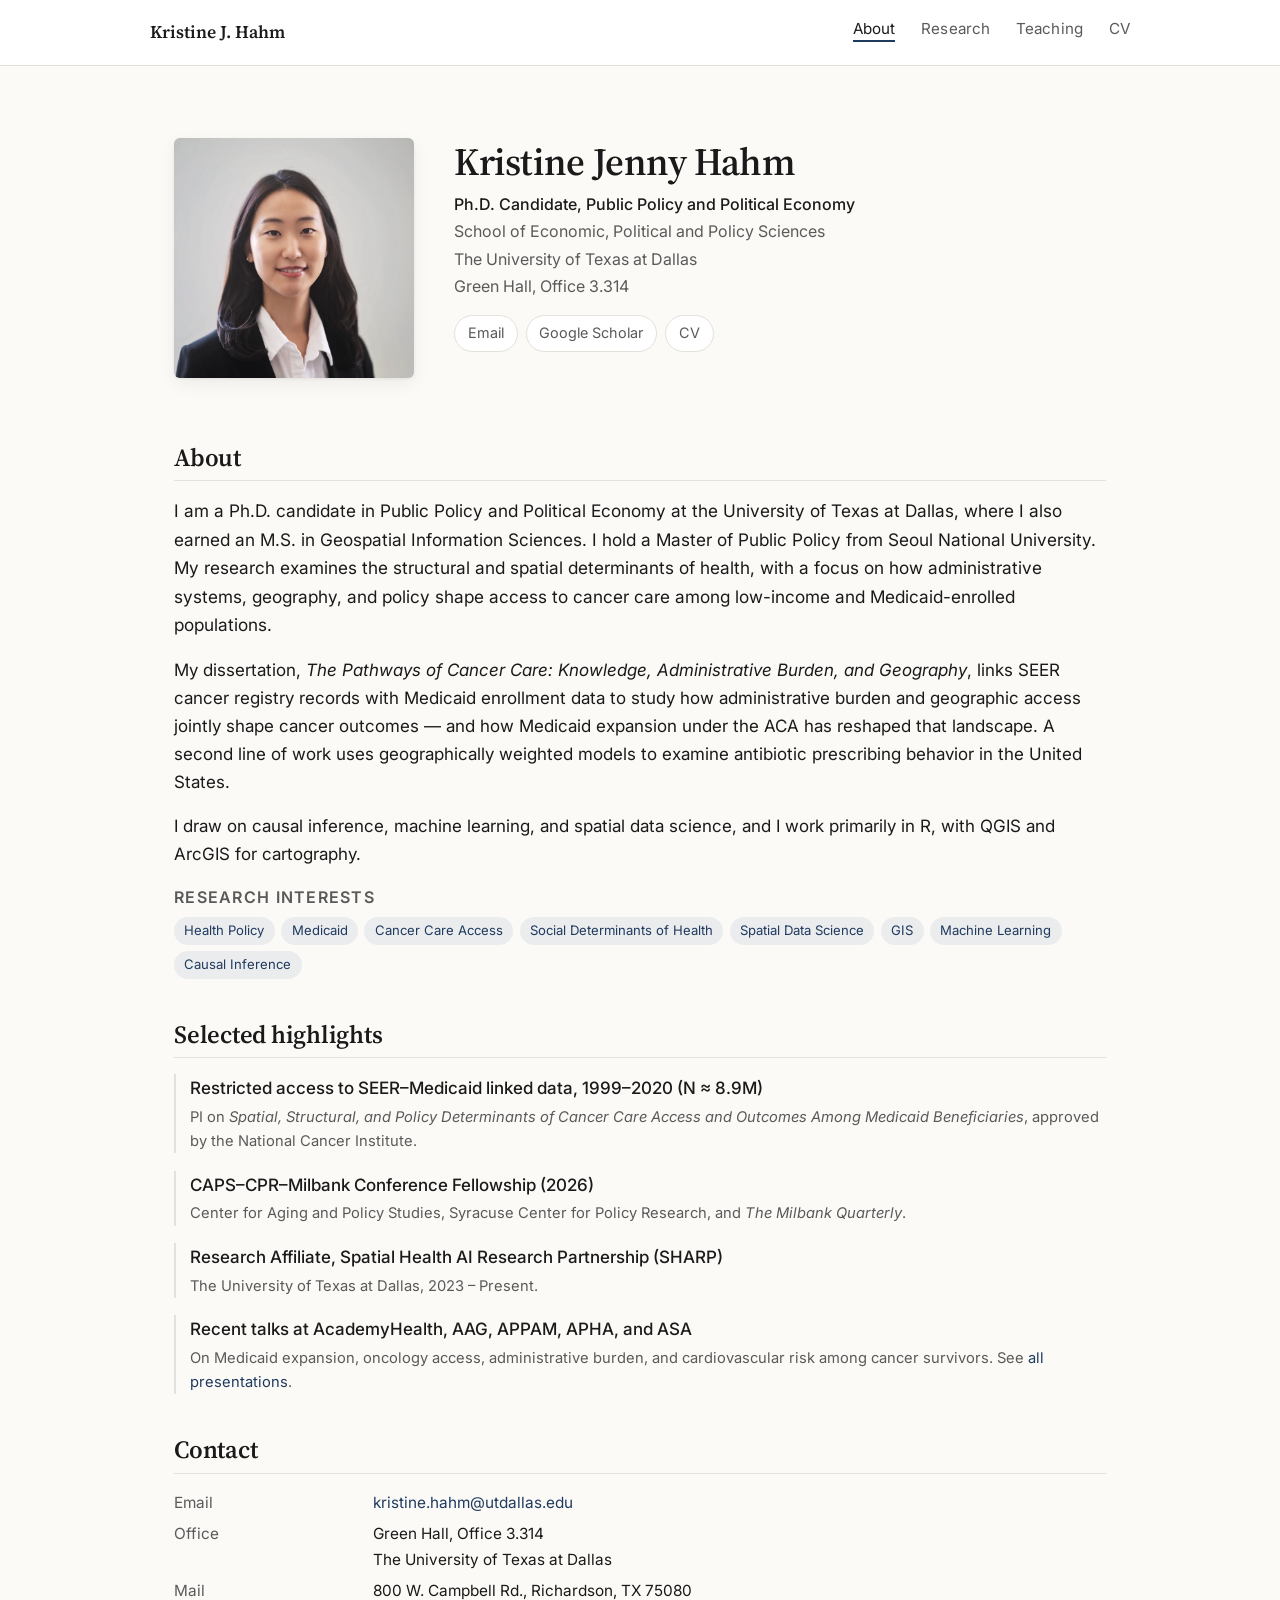
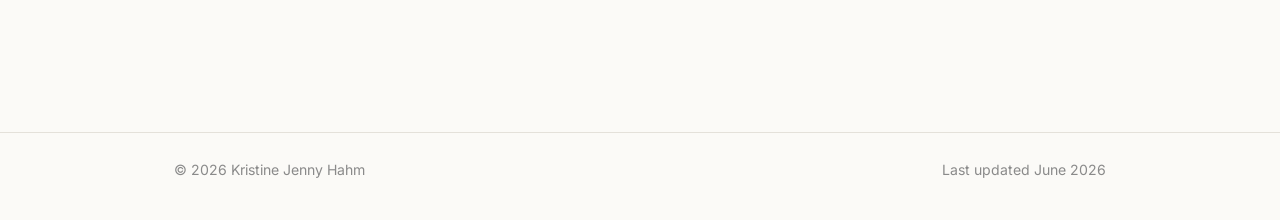
==== index.html @ a1dc701b "Add files via upload" ====
<!doctype html>
<html lang="en">
<head>
  <meta charset="utf-8" />
  <meta name="viewport" content="width=device-width, initial-scale=1" />
  <title>Kristine Jenny Hahm</title>
  <meta name="description" content="Kristine Jenny Hahm — Ph.D. Candidate in Public Policy and Political Economy at UT Dallas. Research on health policy, Medicaid, social determinants of health, and spatial data science." />
  <link rel="preconnect" href="https://fonts.googleapis.com" />
  <link rel="preconnect" href="https://fonts.gstatic.com" crossorigin />
  <link href="https://fonts.googleapis.com/css2?family=Inter:wght@400;500;600&family=Source+Serif+4:wght@400;500;600;700&display=swap" rel="stylesheet" />
  <link rel="stylesheet" href="css/style.css" />
</head>
<body>

<header class="site-header">
  <div class="container nav">
    <a href="index.html" class="nav-brand">Kristine J. Hahm</a>
    <nav>
      <ul class="nav-links">
        <li><a href="index.html" class="active">About</a></li>
        <li><a href="research.html">Research</a></li>
        <li><a href="teaching.html">Teaching</a></li>
        <li><a href="cv.html">CV</a></li>
      </ul>
    </nav>
  </div>
</header>

<main>
  <div class="container">

    <section class="hero">
      <div class="hero-photo">
        <img src="assets/headshot.jpg" alt="Portrait of Kristine Jenny Hahm" />
      </div>
      <div>
        <h1>Kristine Jenny Hahm</h1>
        <div class="hero-meta">
          <p class="role">Ph.D. Candidate, Public Policy and Political Economy</p>
          <p>School of Economic, Political and Policy Sciences</p>
          <p>The University of Texas at Dallas</p>
          <p>Green Hall, Office 3.314</p>
        </div>
        <div class="hero-links">
          <a href="mailto:kristine.hahm@utdallas.edu">Email</a>
          <a href="https://scholar.google.com/citations?user=-DpRmsAAAAAJ&hl=en&oi=ao" target="_blank" rel="noopener">Google Scholar</a>
          <a href="cv.html">CV</a>
        </div>
      </div>
    </section>

    <section>
      <h2>About</h2>
      <p class="lead">
        I am a Ph.D. candidate in Public Policy and Political Economy at the University of Texas at Dallas, where I also earned an M.S. in Geospatial Information Sciences. I hold a Master of Public Policy from Seoul National University. My research examines the structural and spatial determinants of health, with a focus on how administrative systems, geography, and policy shape access to cancer care among low-income and Medicaid-enrolled populations.
      </p>
      <p>
        My dissertation, <em>The Pathways of Cancer Care: Knowledge, Administrative Burden, and Geography</em>, links SEER cancer registry records with Medicaid enrollment data to study how administrative burden and geographic access jointly shape cancer outcomes — and how Medicaid expansion under the ACA has reshaped that landscape. A second line of work uses geographically weighted models to examine antibiotic prescribing behavior in the United States.
      </p>
      <p>
        I draw on causal inference, machine learning, and spatial data science, and I work primarily in R, with QGIS and ArcGIS for cartography.
      </p>

      <h4>Research interests</h4>
      <ul class="tags">
        <li>Health Policy</li>
        <li>Medicaid</li>
        <li>Cancer Care Access</li>
        <li>Social Determinants of Health</li>
        <li>Spatial Data Science</li>
        <li>GIS</li>
        <li>Machine Learning</li>
        <li>Causal Inference</li>
      </ul>
    </section>

    <section>
      <h2>Selected highlights</h2>

      <div class="entry">
        <div class="entry-title">
          Restricted access to SEER–Medicaid linked data, 1999–2020 (N ≈ 8.9M)
        </div>
        <div class="entry-meta">
          PI on <em>Spatial, Structural, and Policy Determinants of Cancer Care Access and Outcomes Among Medicaid Beneficiaries</em>, approved by the National Cancer Institute.
        </div>
      </div>

      <div class="entry">
        <div class="entry-title">
          CAPS–CPR–Milbank Conference Fellowship (2026)
        </div>
        <div class="entry-meta">
          Center for Aging and Policy Studies, Syracuse Center for Policy Research, and <em>The Milbank Quarterly</em>.
        </div>
      </div>

      <div class="entry">
        <div class="entry-title">
          Research Affiliate, Spatial Health AI Research Partnership (SHARP)
        </div>
        <div class="entry-meta">
          The University of Texas at Dallas, 2023 – Present.
        </div>
      </div>

      <div class="entry">
        <div class="entry-title">
          Recent talks at AcademyHealth, AAG, APPAM, APHA, and ASA
        </div>
        <div class="entry-meta">
          On Medicaid expansion, oncology access, administrative burden, and cardiovascular risk among cancer survivors. See <a href="research.html#presentations">all presentations</a>.
        </div>
      </div>
    </section>

    <section>
      <h2>Contact</h2>
      <dl class="facts">
        <dt>Email</dt>
        <dd><a href="mailto:kristine.hahm@utdallas.edu">kristine.hahm@utdallas.edu</a></dd>
        <dt>Office</dt>
        <dd>Green Hall, Office 3.314<br/>The University of Texas at Dallas</dd>
        <dt>Mail</dt>
        <dd>800 W. Campbell Rd., Richardson, TX 75080</dd>
      </dl>
    </section>

  </div>
</main>

<footer class="site-footer">
  <div class="container">
    <span>&copy; <span id="year"></span> Kristine Jenny Hahm</span>
    <span>Last updated June 2026</span>
  </div>
</footer>

<script>
  document.getElementById('year').textContent = new Date().getFullYear();
</script>

</body>
</html>
---- css/style.css ----
/* ---------- Variables ---------- */
:root {
  --color-bg: #fbfaf7;
  --color-surface: #ffffff;
  --color-text: #1a1a1a;
  --color-muted: #5a5a5a;
  --color-soft: #8a8a8a;
  --color-rule: #e4e1da;
  --color-accent: #1f3a5f;       /* deep navy */
  --color-accent-hover: #2f5685;
  --color-highlight: #8b2e2e;    /* deep burgundy for accents */

  --font-serif: 'Source Serif 4', 'Source Serif Pro', 'Crimson Pro', Georgia, 'Times New Roman', serif;
  --font-sans:  'Inter', -apple-system, BlinkMacSystemFont, 'Segoe UI', Helvetica, Arial, sans-serif;

  --max-width: 980px;
  --gutter: 1.5rem;
  --radius: 6px;
  --transition: 160ms ease;
}

/* ---------- Reset / Base ---------- */
*, *::before, *::after { box-sizing: border-box; }
html { -webkit-text-size-adjust: 100%; }
body {
  margin: 0;
  background: var(--color-bg);
  color: var(--color-text);
  font-family: var(--font-sans);
  font-size: 17px;
  line-height: 1.65;
  -webkit-font-smoothing: antialiased;
  -moz-osx-font-smoothing: grayscale;
}

img { max-width: 100%; height: auto; display: block; }

a {
  color: var(--color-accent);
  text-decoration: none;
  border-bottom: 1px solid transparent;
  transition: color var(--transition), border-color var(--transition);
}
a:hover { color: var(--color-accent-hover); border-bottom-color: currentColor; }

h1, h2, h3, h4 {
  font-family: var(--font-serif);
  font-weight: 600;
  color: var(--color-text);
  letter-spacing: -0.01em;
  line-height: 1.25;
  margin-top: 0;
}

h1 { font-size: 2.4rem; margin-bottom: 0.4rem; }
h2 {
  font-size: 1.55rem;
  margin: 2.5rem 0 1rem;
  padding-bottom: 0.45rem;
  border-bottom: 1px solid var(--color-rule);
}
h3 { font-size: 1.15rem; margin: 1.6rem 0 0.5rem; }
h4 { font-size: 1rem; margin: 1.2rem 0 0.4rem; color: var(--color-muted); text-transform: uppercase; letter-spacing: 0.08em; font-family: var(--font-sans); font-weight: 600; }

p { margin: 0 0 1rem; }

ul { padding-left: 1.2rem; }
li { margin-bottom: 0.5rem; }

hr { border: 0; border-top: 1px solid var(--color-rule); margin: 2rem 0; }

/* ---------- Layout ---------- */
.container {
  max-width: var(--max-width);
  margin: 0 auto;
  padding: 0 var(--gutter);
}

main {
  padding: 2rem 0 4rem;
}

/* ---------- Navigation ---------- */
.site-header {
  background: var(--color-surface);
  border-bottom: 1px solid var(--color-rule);
  position: sticky;
  top: 0;
  z-index: 50;
  backdrop-filter: saturate(180%) blur(6px);
}

.nav {
  display: flex;
  align-items: center;
  justify-content: space-between;
  padding: 0.9rem 0;
}

.nav-brand {
  font-family: var(--font-serif);
  font-size: 1.1rem;
  font-weight: 600;
  color: var(--color-text);
  border: none;
}
.nav-brand:hover { color: var(--color-accent); border: none; }

.nav-links {
  display: flex;
  gap: 1.6rem;
  list-style: none;
  margin: 0;
  padding: 0;
}
.nav-links a {
  color: var(--color-muted);
  font-size: 0.95rem;
  letter-spacing: 0.01em;
  border-bottom: 2px solid transparent;
  padding-bottom: 2px;
}
.nav-links a:hover { color: var(--color-accent); }
.nav-links a.active {
  color: var(--color-text);
  border-bottom-color: var(--color-accent);
}

/* ---------- Hero (home) ---------- */
.hero {
  display: grid;
  grid-template-columns: 240px 1fr;
  gap: 2.5rem;
  align-items: start;
  padding: 2.5rem 0 1.5rem;
}

.hero-photo {
  border-radius: var(--radius);
  overflow: hidden;
  box-shadow: 0 1px 3px rgba(0,0,0,0.06), 0 6px 18px rgba(0,0,0,0.06);
  aspect-ratio: 1 / 1;
  background: #eee;
}
.hero-photo img {
  width: 100%; height: 100%; object-fit: cover;
}

.hero-meta {
  margin-top: 0.4rem;
  color: var(--color-muted);
  font-size: 1rem;
  line-height: 1.55;
}
.hero-meta p { margin: 0.15rem 0; }
.hero-meta .role { color: var(--color-text); font-weight: 500; }

.hero-links {
  margin-top: 1rem;
  display: flex;
  flex-wrap: wrap;
  gap: 0.5rem;
}
.hero-links a {
  display: inline-block;
  font-size: 0.9rem;
  padding: 0.35rem 0.8rem;
  border: 1px solid var(--color-rule);
  border-radius: 999px;
  color: var(--color-muted);
  background: var(--color-surface);
}
.hero-links a:hover {
  color: var(--color-accent);
  border-color: var(--color-accent);
}

/* ---------- Content blocks ---------- */
.lead {
  font-size: 1.08rem;
  color: var(--color-text);
}

.tags {
  display: flex;
  flex-wrap: wrap;
  gap: 0.4rem;
  margin: 0.6rem 0 1rem;
  padding: 0;
  list-style: none;
}
.tags li {
  font-size: 0.82rem;
  padding: 0.2rem 0.65rem;
  background: rgba(31, 58, 95, 0.07);
  color: var(--color-accent);
  border-radius: 999px;
  margin: 0;
}

/* Publication-style entries */
.entry {
  margin: 0 0 1.1rem;
  padding-left: 0.9rem;
  border-left: 2px solid var(--color-rule);
}
.entry:hover { border-left-color: var(--color-accent); }
.entry-title {
  font-weight: 500;
  color: var(--color-text);
}
.entry-meta {
  color: var(--color-muted);
  font-size: 0.92rem;
  margin-top: 0.15rem;
}
.entry-venue { font-style: italic; }
.entry-tag {
  display: inline-block;
  font-size: 0.72rem;
  text-transform: uppercase;
  letter-spacing: 0.08em;
  padding: 0.1rem 0.5rem;
  margin-left: 0.4rem;
  border-radius: 3px;
  background: var(--color-highlight);
  color: #fff;
  vertical-align: 0.1em;
}

.subgroup {
  margin: 1.6rem 0 1rem;
}
.subgroup-title {
  font-family: var(--font-sans);
  font-size: 0.82rem;
  text-transform: uppercase;
  letter-spacing: 0.1em;
  color: var(--color-soft);
  margin: 0 0 0.7rem;
  font-weight: 600;
}

/* Two-column blocks for short fact sheets */
.facts {
  display: grid;
  grid-template-columns: 180px 1fr;
  gap: 0.4rem 1.2rem;
  margin: 1rem 0;
  font-size: 0.96rem;
}
.facts dt { color: var(--color-muted); }
.facts dd { margin: 0; }

/* CV-style year/right column */
.timeline {
  display: grid;
  grid-template-columns: 110px 1fr;
  gap: 0.6rem 1.2rem;
  align-items: baseline;
}
.timeline .year {
  color: var(--color-soft);
  font-size: 0.88rem;
  font-variant-numeric: tabular-nums;
  text-align: right;
  padding-top: 0.1rem;
}
.timeline .item .title { font-weight: 500; }
.timeline .item .sub { color: var(--color-muted); font-size: 0.93rem; }

/* CTA / download */
.cta {
  display: inline-flex;
  align-items: center;
  gap: 0.5rem;
  padding: 0.55rem 1.1rem;
  background: var(--color-accent);
  color: #fff;
  border: none;
  border-radius: var(--radius);
  font-size: 0.95rem;
  font-weight: 500;
}
.cta:hover { background: var(--color-accent-hover); color: #fff; border: none; }
.cta.secondary {
  background: transparent;
  color: var(--color-accent);
  border: 1px solid var(--color-accent);
}
.cta.secondary:hover { background: var(--color-accent); color: #fff; }

/* ---------- Footer ---------- */
.site-footer {
  border-top: 1px solid var(--color-rule);
  padding: 1.6rem 0 2.4rem;
  margin-top: 3rem;
  color: var(--color-soft);
  font-size: 0.88rem;
}
.site-footer .container {
  display: flex;
  justify-content: space-between;
  flex-wrap: wrap;
  gap: 0.5rem;
}

/* ---------- Utility ---------- */
.muted { color: var(--color-muted); }
.small { font-size: 0.9rem; }
.center { text-align: center; }
.mb-0 { margin-bottom: 0; }
.mt-0 { margin-top: 0; }

/* ---------- Responsive ---------- */
@media (max-width: 720px) {
  body { font-size: 16px; }
  h1 { font-size: 1.9rem; }
  h2 { font-size: 1.35rem; }
  .hero {
    grid-template-columns: 1fr;
    gap: 1.5rem;
    padding-top: 1.5rem;
    text-align: left;
  }
  .hero-photo {
    max-width: 200px;
  }
  .facts { grid-template-columns: 1fr; gap: 0.1rem; }
  .facts dt { color: var(--color-soft); font-size: 0.85rem; text-transform: uppercase; letter-spacing: 0.05em; margin-top: 0.6rem; }
  .timeline { grid-template-columns: 1fr; gap: 0.2rem; }
  .timeline .year { text-align: left; }
  .nav { flex-direction: column; gap: 0.6rem; align-items: flex-start; }
  .nav-links { gap: 1.1rem; flex-wrap: wrap; }
}
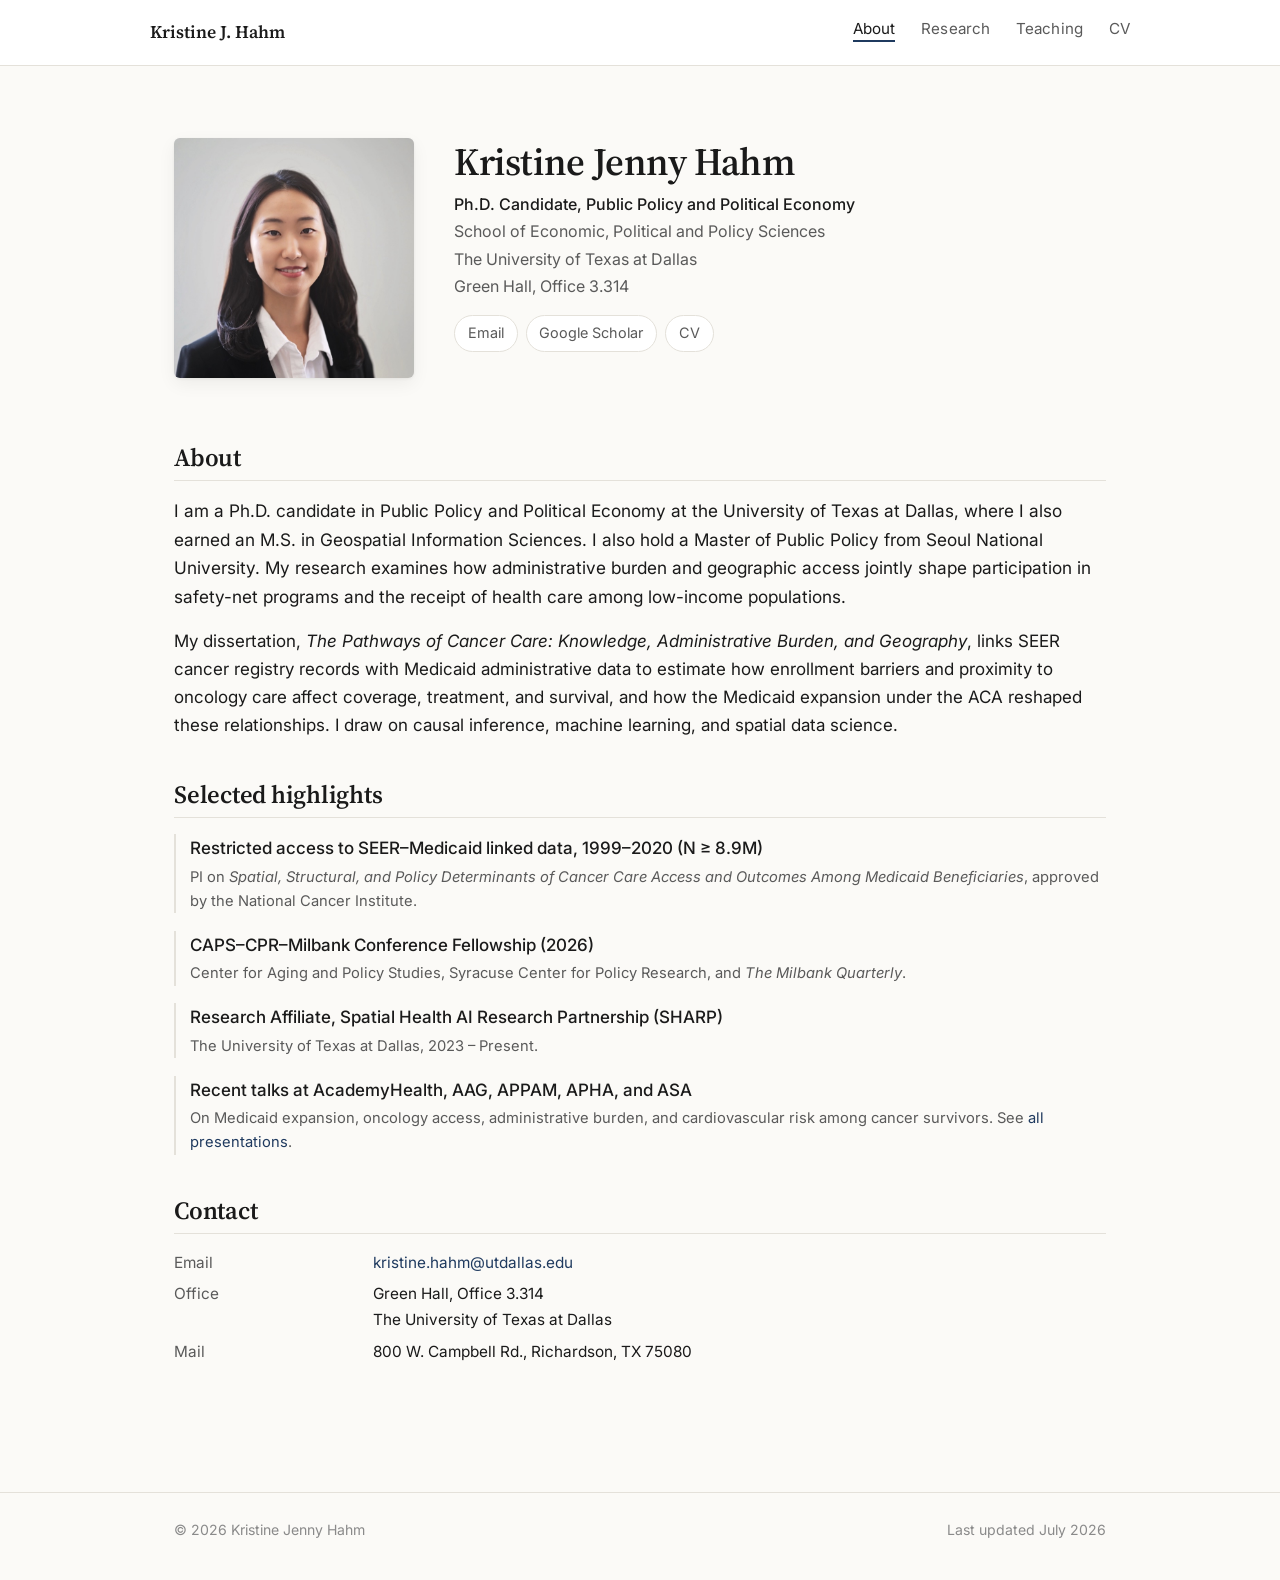
==== commit 7eba4ee3: "Add files via upload" ====
--- a/index.html
+++ b/index.html
@@ -52,26 +52,11 @@
     <section>
       <h2>About</h2>
       <p class="lead">
-        I am a Ph.D. candidate in Public Policy and Political Economy at the University of Texas at Dallas, where I also earned an M.S. in Geospatial Information Sciences. I hold a Master of Public Policy from Seoul National University. My research examines the structural and spatial determinants of health, with a focus on how administrative systems, geography, and policy shape access to cancer care among low-income and Medicaid-enrolled populations.
+        I am a Ph.D. candidate in Public Policy and Political Economy at the University of Texas at Dallas, where I also earned an M.S. in Geospatial Information Sciences. I also hold a Master of Public Policy from Seoul National University. My research examines how administrative burden and geographic access jointly shape participation in safety-net programs and the receipt of health care among low-income populations.
       </p>
       <p>
-        My dissertation, <em>The Pathways of Cancer Care: Knowledge, Administrative Burden, and Geography</em>, links SEER cancer registry records with Medicaid enrollment data to study how administrative burden and geographic access jointly shape cancer outcomes — and how Medicaid expansion under the ACA has reshaped that landscape. A second line of work uses geographically weighted models to examine antibiotic prescribing behavior in the United States.
+        My dissertation, <em>The Pathways of Cancer Care: Knowledge, Administrative Burden, and Geography</em>, links SEER cancer registry records with Medicaid administrative data to estimate how enrollment barriers and proximity to oncology care affect coverage, treatment, and survival, and how the Medicaid expansion under the ACA reshaped these relationships. I draw on causal inference, machine learning, and spatial data science.
       </p>
-      <p>
-        I draw on causal inference, machine learning, and spatial data science, and I work primarily in R, with QGIS and ArcGIS for cartography.
-      </p>
-
-      <h4>Research interests</h4>
-      <ul class="tags">
-        <li>Health Policy</li>
-        <li>Medicaid</li>
-        <li>Cancer Care Access</li>
-        <li>Social Determinants of Health</li>
-        <li>Spatial Data Science</li>
-        <li>GIS</li>
-        <li>Machine Learning</li>
-        <li>Causal Inference</li>
-      </ul>
     </section>
 
     <section>
@@ -79,7 +64,7 @@
 
       <div class="entry">
         <div class="entry-title">
-          Restricted access to SEER–Medicaid linked data, 1999–2020 (N ≈ 8.9M)
+          Restricted access to SEER–Medicaid linked data, 1999–2020 (N ≥ 8.9M)
         </div>
         <div class="entry-meta">
           PI on <em>Spatial, Structural, and Policy Determinants of Cancer Care Access and Outcomes Among Medicaid Beneficiaries</em>, approved by the National Cancer Institute.
@@ -132,7 +117,7 @@
 <footer class="site-footer">
   <div class="container">
     <span>&copy; <span id="year"></span> Kristine Jenny Hahm</span>
-    <span>Last updated June 2026</span>
+    <span>Last updated July 2026</span>
   </div>
 </footer>
 
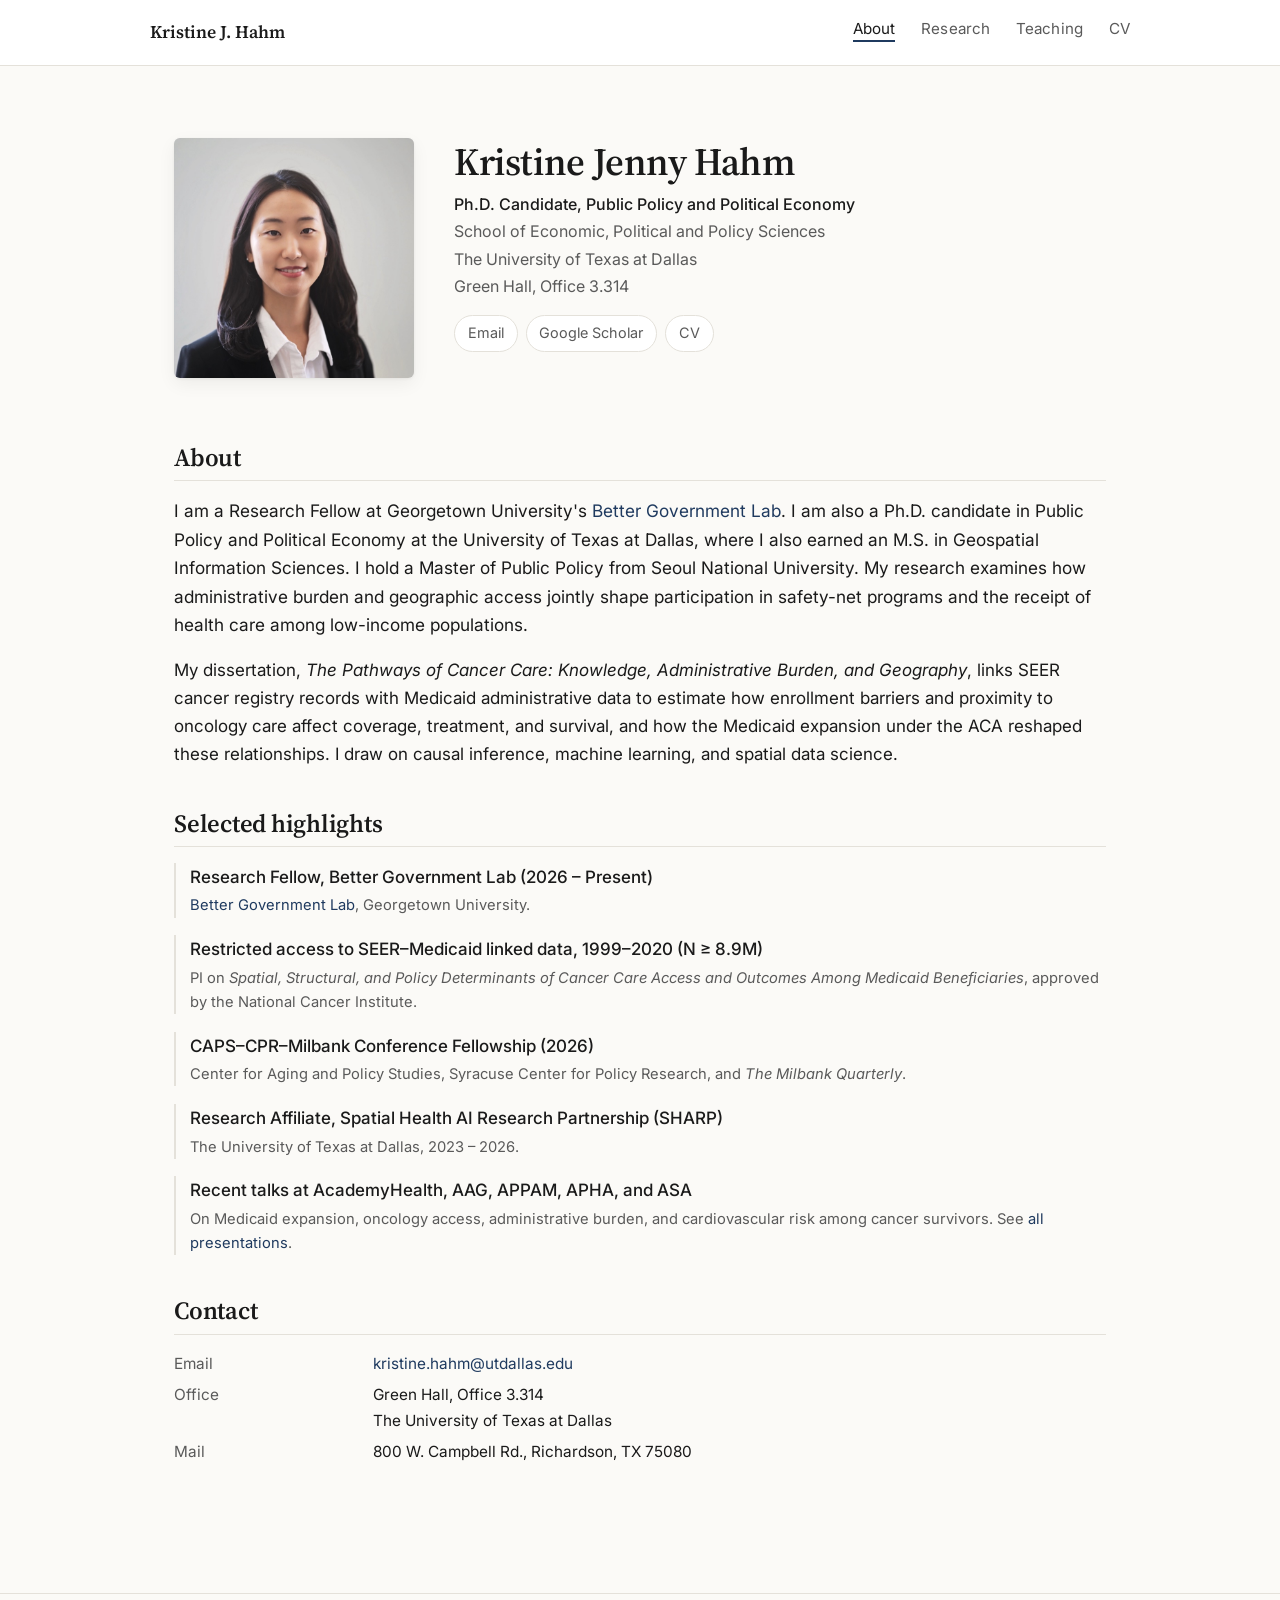
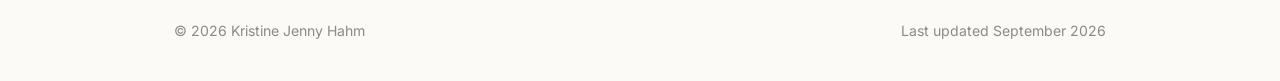
==== commit e00d2f58: "Add files via upload" ====
--- a/index.html
+++ b/index.html
@@ -52,7 +52,7 @@
     <section>
       <h2>About</h2>
       <p class="lead">
-        I am a Ph.D. candidate in Public Policy and Political Economy at the University of Texas at Dallas, where I also earned an M.S. in Geospatial Information Sciences. I also hold a Master of Public Policy from Seoul National University. My research examines how administrative burden and geographic access jointly shape participation in safety-net programs and the receipt of health care among low-income populations.
+        I am a Research Fellow at Georgetown University's <a href="https://www.bettergovernmentlab.org/" target="_blank" rel="noopener">Better Government Lab</a>. I am also a Ph.D. candidate in Public Policy and Political Economy at the University of Texas at Dallas, where I also earned an M.S. in Geospatial Information Sciences. I hold a Master of Public Policy from Seoul National University. My research examines how administrative burden and geographic access jointly shape participation in safety-net programs and the receipt of health care among low-income populations.
       </p>
       <p>
         My dissertation, <em>The Pathways of Cancer Care: Knowledge, Administrative Burden, and Geography</em>, links SEER cancer registry records with Medicaid administrative data to estimate how enrollment barriers and proximity to oncology care affect coverage, treatment, and survival, and how the Medicaid expansion under the ACA reshaped these relationships. I draw on causal inference, machine learning, and spatial data science.
@@ -61,6 +61,15 @@
 
     <section>
       <h2>Selected highlights</h2>
+
+      <div class="entry">
+        <div class="entry-title">
+          Research Fellow, Better Government Lab (2026 &ndash; Present)
+        </div>
+        <div class="entry-meta">
+          <a href="https://www.bettergovernmentlab.org/" target="_blank" rel="noopener">Better Government Lab</a>, Georgetown University.
+        </div>
+      </div>
 
       <div class="entry">
         <div class="entry-title">
@@ -85,7 +94,7 @@
           Research Affiliate, Spatial Health AI Research Partnership (SHARP)
         </div>
         <div class="entry-meta">
-          The University of Texas at Dallas, 2023 – Present.
+          The University of Texas at Dallas, 2023 – 2026.
         </div>
       </div>
 
@@ -117,7 +126,7 @@
 <footer class="site-footer">
   <div class="container">
     <span>&copy; <span id="year"></span> Kristine Jenny Hahm</span>
-    <span>Last updated July 2026</span>
+    <span>Last updated September 2026</span>
   </div>
 </footer>
 
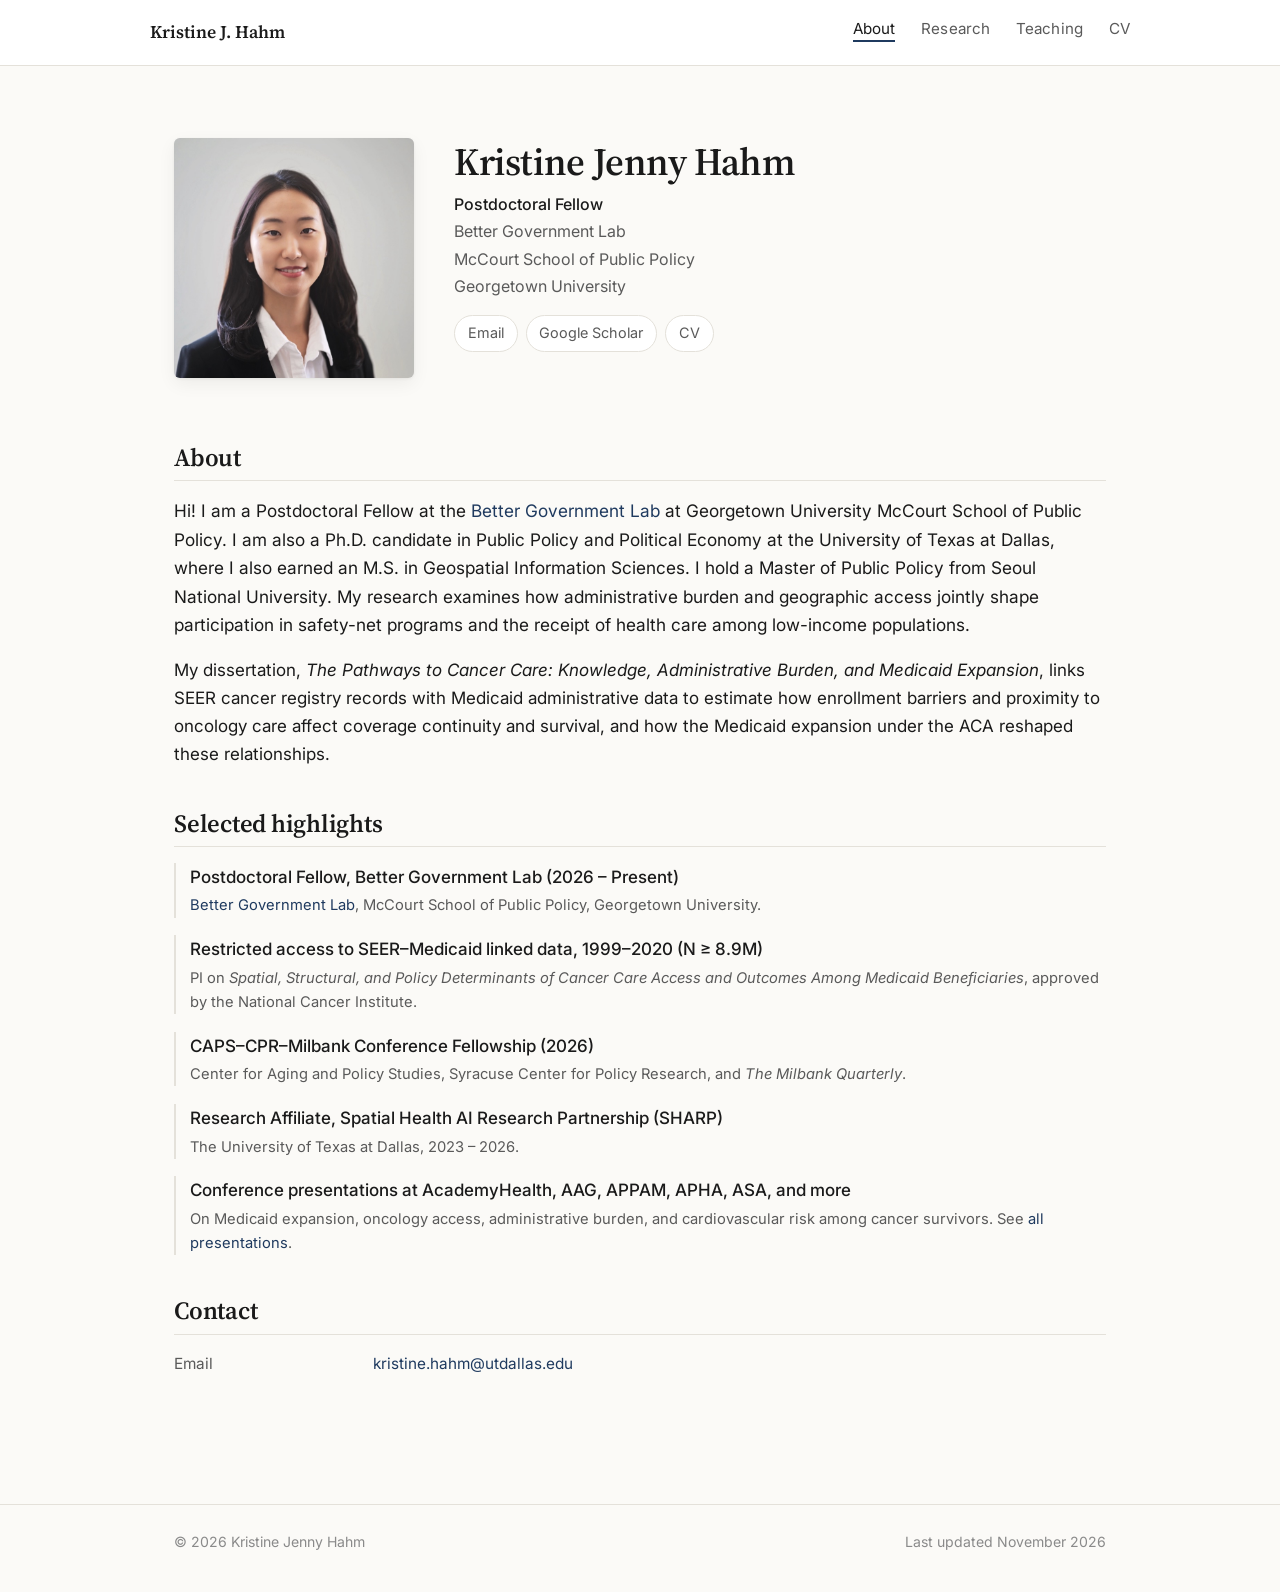
==== commit e8bef9bf: "Add files via upload" ====
--- a/index.html
+++ b/index.html
@@ -4,7 +4,7 @@
   <meta charset="utf-8" />
   <meta name="viewport" content="width=device-width, initial-scale=1" />
   <title>Kristine Jenny Hahm</title>
-  <meta name="description" content="Kristine Jenny Hahm — Ph.D. Candidate in Public Policy and Political Economy at UT Dallas. Research on health policy, Medicaid, social determinants of health, and spatial data science." />
+  <meta name="description" content="Kristine Jenny Hahm — Postdoctoral Fellow at Georgetown University’s Better Government Lab and Ph.D. candidate at UT Dallas. Research on administrative burden, geographic access, safety-net programs, and health care." />
   <link rel="preconnect" href="https://fonts.googleapis.com" />
   <link rel="preconnect" href="https://fonts.gstatic.com" crossorigin />
   <link href="https://fonts.googleapis.com/css2?family=Inter:wght@400;500;600&family=Source+Serif+4:wght@400;500;600;700&display=swap" rel="stylesheet" />
@@ -36,10 +36,10 @@
       <div>
         <h1>Kristine Jenny Hahm</h1>
         <div class="hero-meta">
-          <p class="role">Ph.D. Candidate, Public Policy and Political Economy</p>
-          <p>School of Economic, Political and Policy Sciences</p>
-          <p>The University of Texas at Dallas</p>
-          <p>Green Hall, Office 3.314</p>
+          <p class="role">Postdoctoral Fellow</p>
+          <p>Better Government Lab</p>
+          <p>McCourt School of Public Policy</p>
+          <p>Georgetown University</p>
         </div>
         <div class="hero-links">
           <a href="mailto:kristine.hahm@utdallas.edu">Email</a>
@@ -52,10 +52,10 @@
     <section>
       <h2>About</h2>
       <p class="lead">
-        I am a Research Fellow at Georgetown University's <a href="https://www.bettergovernmentlab.org/" target="_blank" rel="noopener">Better Government Lab</a>. I am also a Ph.D. candidate in Public Policy and Political Economy at the University of Texas at Dallas, where I also earned an M.S. in Geospatial Information Sciences. I hold a Master of Public Policy from Seoul National University. My research examines how administrative burden and geographic access jointly shape participation in safety-net programs and the receipt of health care among low-income populations.
+        Hi! I&nbsp;am a Postdoctoral Fellow at the <a href="https://www.bettergovernmentlab.org/" target="_blank" rel="noopener">Better Government Lab</a> at Georgetown University McCourt School of Public Policy. I&nbsp;am also a Ph.D. candidate in Public Policy and Political Economy at the University of Texas at Dallas, where I&nbsp;also earned an M.S. in Geospatial Information Sciences. I&nbsp;hold a Master of Public Policy from Seoul National University. My research examines how administrative burden and geographic access jointly shape participation in safety-net programs and the receipt of health care among low-income populations.
       </p>
       <p>
-        My dissertation, <em>The Pathways of Cancer Care: Knowledge, Administrative Burden, and Geography</em>, links SEER cancer registry records with Medicaid administrative data to estimate how enrollment barriers and proximity to oncology care affect coverage, treatment, and survival, and how the Medicaid expansion under the ACA reshaped these relationships. I draw on causal inference, machine learning, and spatial data science.
+        My dissertation, <em>The Pathways to Cancer Care: Knowledge, Administrative Burden, and Medicaid Expansion</em>, links SEER cancer registry records with Medicaid administrative data to estimate how enrollment barriers and proximity to oncology care affect coverage continuity and survival, and how the Medicaid expansion under the ACA reshaped these relationships.
       </p>
     </section>
 
@@ -64,10 +64,10 @@
 
       <div class="entry">
         <div class="entry-title">
-          Research Fellow, Better Government Lab (2026 &ndash; Present)
+          Postdoctoral Fellow, Better Government Lab (2026 &ndash; Present)
         </div>
         <div class="entry-meta">
-          <a href="https://www.bettergovernmentlab.org/" target="_blank" rel="noopener">Better Government Lab</a>, Georgetown University.
+          <a href="https://www.bettergovernmentlab.org/" target="_blank" rel="noopener">Better Government Lab</a>, McCourt School of Public Policy, Georgetown University.
         </div>
       </div>
 
@@ -100,7 +100,7 @@
 
       <div class="entry">
         <div class="entry-title">
-          Recent talks at AcademyHealth, AAG, APPAM, APHA, and ASA
+          Conference presentations at AcademyHealth, AAG, APPAM, APHA, ASA, and more
         </div>
         <div class="entry-meta">
           On Medicaid expansion, oncology access, administrative burden, and cardiovascular risk among cancer survivors. See <a href="research.html#presentations">all presentations</a>.
@@ -113,10 +113,6 @@
       <dl class="facts">
         <dt>Email</dt>
         <dd><a href="mailto:kristine.hahm@utdallas.edu">kristine.hahm@utdallas.edu</a></dd>
-        <dt>Office</dt>
-        <dd>Green Hall, Office 3.314<br/>The University of Texas at Dallas</dd>
-        <dt>Mail</dt>
-        <dd>800 W. Campbell Rd., Richardson, TX 75080</dd>
       </dl>
     </section>
 
@@ -126,7 +122,7 @@
 <footer class="site-footer">
   <div class="container">
     <span>&copy; <span id="year"></span> Kristine Jenny Hahm</span>
-    <span>Last updated September 2026</span>
+    <span>Last updated November 2026</span>
   </div>
 </footer>
 
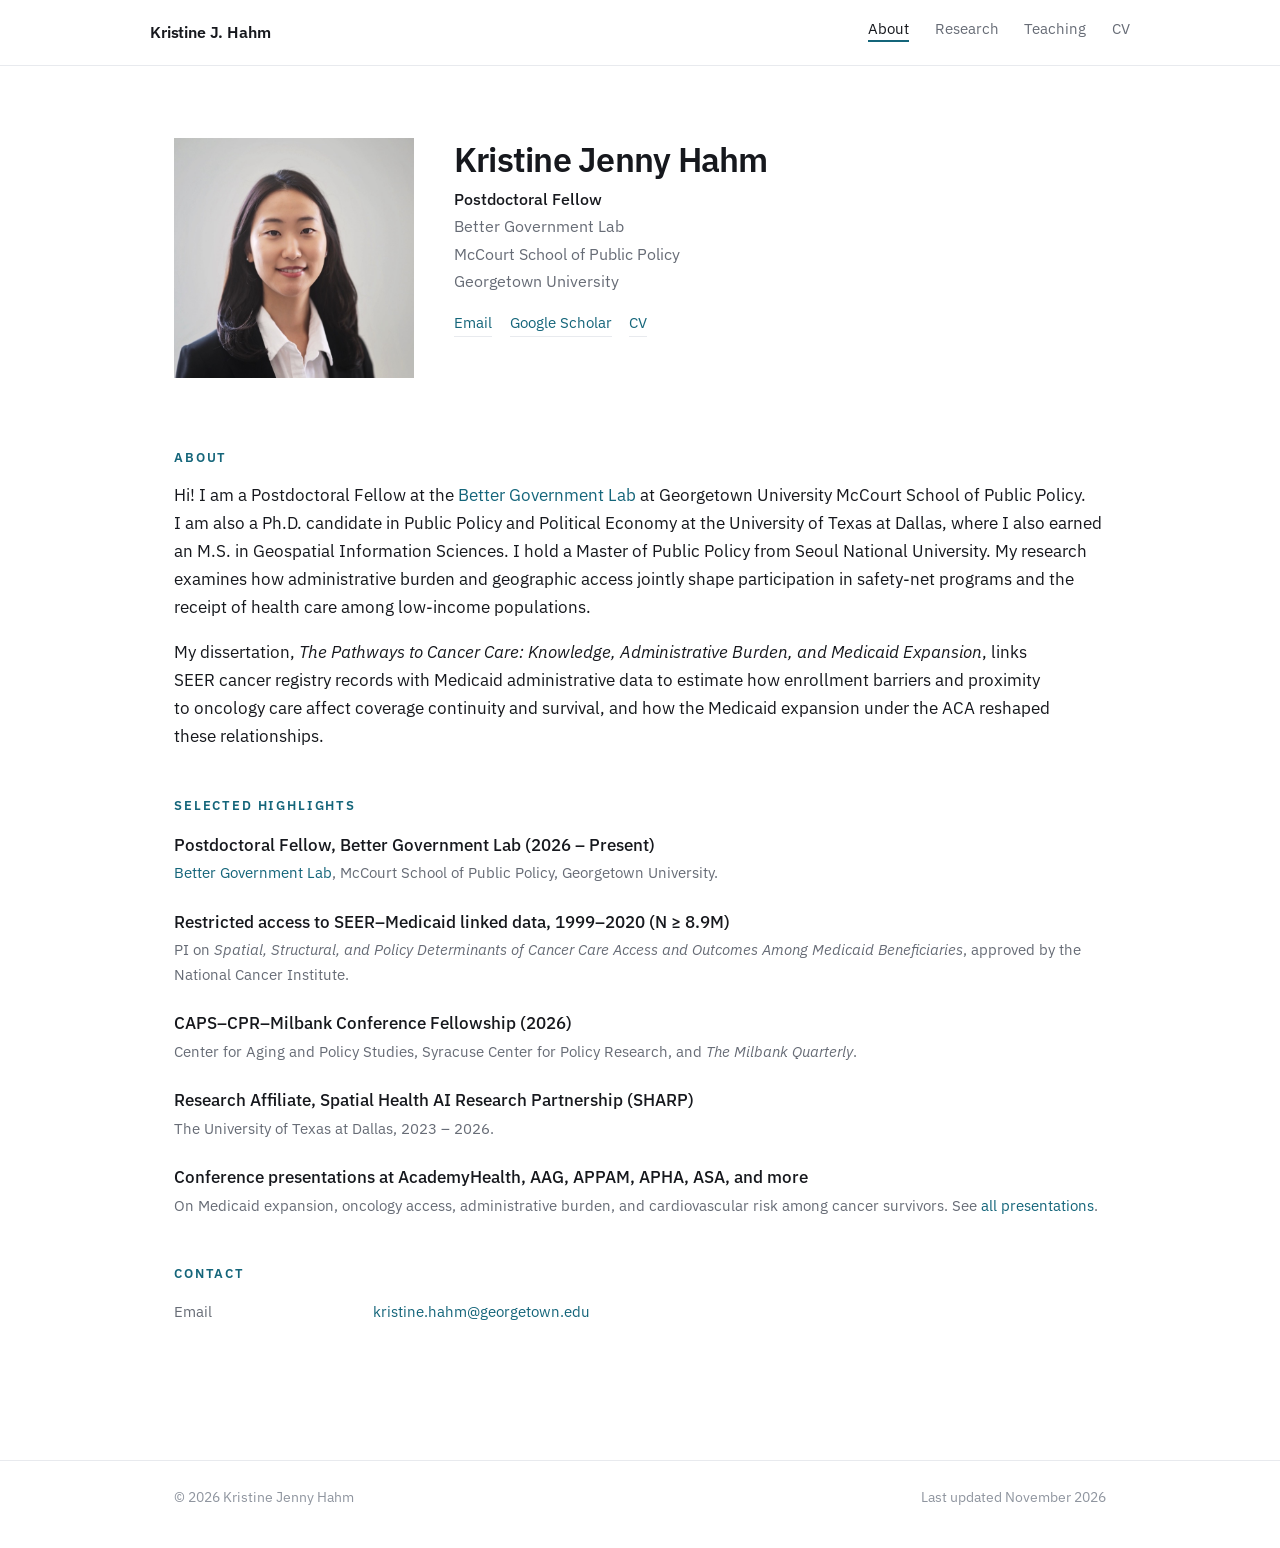
==== commit 52144d73: "Add files via upload" ====
--- a/index.html
+++ b/index.html
@@ -42,7 +42,7 @@
           <p>Georgetown University</p>
         </div>
         <div class="hero-links">
-          <a href="mailto:kristine.hahm@utdallas.edu">Email</a>
+          <a href="mailto:kristine.hahm@georgetown.edu">Email</a>
           <a href="https://scholar.google.com/citations?user=-DpRmsAAAAAJ&hl=en&oi=ao" target="_blank" rel="noopener">Google Scholar</a>
           <a href="cv.html">CV</a>
         </div>
@@ -112,7 +112,7 @@
       <h2>Contact</h2>
       <dl class="facts">
         <dt>Email</dt>
-        <dd><a href="mailto:kristine.hahm@utdallas.edu">kristine.hahm@utdallas.edu</a></dd>
+        <dd><a href="mailto:kristine.hahm@georgetown.edu">kristine.hahm@georgetown.edu</a></dd>
       </dl>
     </section>
 
--- a/css/style.css
+++ b/css/style.css
@@ -1,21 +1,30 @@
+/* ============================================================
+   Kristine J. Hahm — site styles
+   Theme: white ground, IBM Plex Sans throughout, teal accent.
+   Previous theme preserved at css/style_paper.css
+   ============================================================ */
+
+@import url('https://fonts.googleapis.com/css2?family=IBM+Plex+Sans:ital,wght@0,400;0,500;0,600;1,400&display=swap');
+
 /* ---------- Variables ---------- */
 :root {
-  --color-bg: #fbfaf7;
+  --color-bg: #ffffff;
   --color-surface: #ffffff;
-  --color-text: #1a1a1a;
-  --color-muted: #5a5a5a;
-  --color-soft: #8a8a8a;
-  --color-rule: #e4e1da;
-  --color-accent: #1f3a5f;       /* deep navy */
-  --color-accent-hover: #2f5685;
-  --color-highlight: #8b2e2e;    /* deep burgundy for accents */
-
-  --font-serif: 'Source Serif 4', 'Source Serif Pro', 'Crimson Pro', Georgia, 'Times New Roman', serif;
-  --font-sans:  'Inter', -apple-system, BlinkMacSystemFont, 'Segoe UI', Helvetica, Arial, sans-serif;
+  --color-text: #16181d;
+  --color-muted: #676c76;
+  --color-soft: #8f959f;
+  --color-rule: #e8eaee;
+  --color-accent: #14657a;        /* teal */
+  --color-accent-hover: #0f5063;
+  --color-highlight: #14657a;
+
+  --font-sans: 'IBM Plex Sans', -apple-system, BlinkMacSystemFont, 'Segoe UI', Helvetica, Arial, sans-serif;
+  --font-serif: var(--font-sans);  /* single-typeface theme */
 
   --max-width: 980px;
+  --measure: 100%;         /* shared text width — 100% fills the container; use e.g. 48rem to narrow */
   --gutter: 1.5rem;
-  --radius: 6px;
+  --radius: 4px;
   --transition: 160ms ease;
 }
 
@@ -44,30 +53,54 @@
 a:hover { color: var(--color-accent-hover); border-bottom-color: currentColor; }
 
 h1, h2, h3, h4 {
-  font-family: var(--font-serif);
-  font-weight: 600;
-  color: var(--color-text);
-  letter-spacing: -0.01em;
+  font-family: var(--font-sans);
+  color: var(--color-text);
   line-height: 1.25;
   margin-top: 0;
 }
 
-h1 { font-size: 2.4rem; margin-bottom: 0.4rem; }
+h1 {
+  font-size: 2.15rem;
+  font-weight: 600;
+  letter-spacing: -0.022em;
+  margin-bottom: 0.4rem;
+}
+
+/* Section label — small, tracked, teal. No rule. */
 h2 {
-  font-size: 1.55rem;
-  margin: 2.5rem 0 1rem;
-  padding-bottom: 0.45rem;
-  border-bottom: 1px solid var(--color-rule);
-}
-h3 { font-size: 1.15rem; margin: 1.6rem 0 0.5rem; }
-h4 { font-size: 1rem; margin: 1.2rem 0 0.4rem; color: var(--color-muted); text-transform: uppercase; letter-spacing: 0.08em; font-family: var(--font-sans); font-weight: 600; }
-
-p { margin: 0 0 1rem; }
+  font-size: 0.82rem;
+  font-weight: 600;
+  text-transform: uppercase;
+  letter-spacing: 0.14em;
+  color: var(--color-accent);
+  margin: 3rem 0 1rem;
+  padding-bottom: 0;
+  border-bottom: none;
+}
+
+h3 {
+  font-size: 1.08rem;
+  font-weight: 600;
+  letter-spacing: -0.01em;
+  margin: 1.6rem 0 0.5rem;
+}
+
+/* Sub-label inside a section — quieter and smaller than h2. */
+h4 {
+  font-size: 0.74rem;
+  font-weight: 600;
+  text-transform: uppercase;
+  letter-spacing: 0.1em;
+  color: var(--color-soft);
+  margin: 1.8rem 0 0.6rem;
+}
+
+p { margin: 0 0 1rem; max-width: var(--measure); text-wrap: pretty; }
 
 ul { padding-left: 1.2rem; }
 li { margin-bottom: 0.5rem; }
 
-hr { border: 0; border-top: 1px solid var(--color-rule); margin: 2rem 0; }
+hr { border: 0; border-top: 1px solid var(--color-rule); margin: 2.4rem 0; }
 
 /* ---------- Layout ---------- */
 .container {
@@ -76,9 +109,7 @@
   padding: 0 var(--gutter);
 }
 
-main {
-  padding: 2rem 0 4rem;
-}
+main { padding: 2rem 0 4rem; }
 
 /* ---------- Navigation ---------- */
 .site-header {
@@ -87,7 +118,6 @@
   position: sticky;
   top: 0;
   z-index: 50;
-  backdrop-filter: saturate(180%) blur(6px);
 }
 
 .nav {
@@ -98,9 +128,10 @@
 }
 
 .nav-brand {
-  font-family: var(--font-serif);
-  font-size: 1.1rem;
-  font-weight: 600;
+  font-family: var(--font-sans);
+  font-size: 1.02rem;
+  font-weight: 600;
+  letter-spacing: -0.01em;
   color: var(--color-text);
   border: none;
 }
@@ -115,8 +146,7 @@
 }
 .nav-links a {
   color: var(--color-muted);
-  font-size: 0.95rem;
-  letter-spacing: 0.01em;
+  font-size: 0.94rem;
   border-bottom: 2px solid transparent;
   padding-bottom: 2px;
 }
@@ -136,15 +166,13 @@
 }
 
 .hero-photo {
-  border-radius: var(--radius);
+  border-radius: 0;
   overflow: hidden;
-  box-shadow: 0 1px 3px rgba(0,0,0,0.06), 0 6px 18px rgba(0,0,0,0.06);
+  box-shadow: none;
   aspect-ratio: 1 / 1;
-  background: #eee;
-}
-.hero-photo img {
-  width: 100%; height: 100%; object-fit: cover;
-}
+  background: #eceef1;
+}
+.hero-photo img { width: 100%; height: 100%; object-fit: cover; }
 
 .hero-meta {
   margin-top: 0.4rem;
@@ -152,33 +180,36 @@
   font-size: 1rem;
   line-height: 1.55;
 }
-.hero-meta p { margin: 0.15rem 0; }
+.hero-meta p { margin: 0.15rem 0; max-width: none; }
 .hero-meta .role { color: var(--color-text); font-weight: 500; }
 
+/* Text links, not pills. */
 .hero-links {
-  margin-top: 1rem;
+  margin-top: 1.1rem;
   display: flex;
   flex-wrap: wrap;
-  gap: 0.5rem;
+  gap: 1.1rem;
 }
 .hero-links a {
   display: inline-block;
-  font-size: 0.9rem;
-  padding: 0.35rem 0.8rem;
-  border: 1px solid var(--color-rule);
-  border-radius: 999px;
-  color: var(--color-muted);
-  background: var(--color-surface);
+  font-size: 0.92rem;
+  padding: 0 0 1px;
+  border: none;
+  border-bottom: 1px solid var(--color-rule);
+  border-radius: 0;
+  background: none;
+  color: var(--color-accent);
 }
 .hero-links a:hover {
-  color: var(--color-accent);
-  border-color: var(--color-accent);
+  color: var(--color-accent-hover);
+  border-bottom-color: currentColor;
 }
 
 /* ---------- Content blocks ---------- */
 .lead {
-  font-size: 1.08rem;
-  color: var(--color-text);
+  font-size: 1.06rem;
+  color: var(--color-text);
+  max-width: var(--measure);
 }
 
 .tags {
@@ -192,19 +223,20 @@
 .tags li {
   font-size: 0.82rem;
   padding: 0.2rem 0.65rem;
-  background: rgba(31, 58, 95, 0.07);
-  color: var(--color-accent);
-  border-radius: 999px;
+  background: rgba(20, 101, 122, 0.08);
+  color: var(--color-accent);
+  border-radius: 3px;
   margin: 0;
 }
 
-/* Publication-style entries */
+/* Publication-style entries — no left rule, spacing does the separating. */
 .entry {
-  margin: 0 0 1.1rem;
-  padding-left: 0.9rem;
-  border-left: 2px solid var(--color-rule);
-}
-.entry:hover { border-left-color: var(--color-accent); }
+  margin: 0 0 1.4rem;
+  padding-left: 0;
+  border-left: none;
+  max-width: var(--measure);
+}
+.entry:hover { border-left-color: transparent; }
 .entry-title {
   font-weight: 500;
   color: var(--color-text);
@@ -228,12 +260,10 @@
   vertical-align: 0.1em;
 }
 
-.subgroup {
-  margin: 1.6rem 0 1rem;
-}
+.subgroup { margin: 1.8rem 0 1rem; }
 .subgroup-title {
   font-family: var(--font-sans);
-  font-size: 0.82rem;
+  font-size: 0.74rem;
   text-transform: uppercase;
   letter-spacing: 0.1em;
   color: var(--color-soft);
@@ -245,7 +275,7 @@
 .facts {
   display: grid;
   grid-template-columns: 180px 1fr;
-  gap: 0.4rem 1.2rem;
+  gap: 0.45rem 1.2rem;
   margin: 1rem 0;
   font-size: 0.96rem;
 }
@@ -256,12 +286,12 @@
 .timeline {
   display: grid;
   grid-template-columns: 110px 1fr;
-  gap: 0.6rem 1.2rem;
+  gap: 0.75rem 1.4rem;
   align-items: baseline;
 }
 .timeline .year {
-  color: var(--color-soft);
-  font-size: 0.88rem;
+  color: var(--color-accent);
+  font-size: 0.86rem;
   font-variant-numeric: tabular-nums;
   text-align: right;
   padding-top: 0.1rem;
@@ -279,7 +309,7 @@
   color: #fff;
   border: none;
   border-radius: var(--radius);
-  font-size: 0.95rem;
+  font-size: 0.92rem;
   font-weight: 500;
 }
 .cta:hover { background: var(--color-accent-hover); color: #fff; border: none; }
@@ -289,15 +319,38 @@
   border: 1px solid var(--color-accent);
 }
 .cta.secondary:hover { background: var(--color-accent); color: #fff; }
+
+/* CV page: embedded PDF viewer */
+.cv-header {
+  display: flex;
+  align-items: center;
+  justify-content: space-between;
+  flex-wrap: wrap;
+  gap: 1rem;
+  margin-bottom: 1.4rem;
+}
+.cv-header h1 { margin-bottom: 0; }
+.cv-actions { display: flex; flex-wrap: wrap; gap: 0.6rem; }
+.cv-frame {
+  display: block;
+  width: 100%;
+  height: 85vh;
+  min-height: 600px;
+  border: 1px solid var(--color-rule);
+  border-radius: var(--radius);
+  background: #f6f7f9;
+}
+.cv-frame p { padding: 1.2rem; margin: 0; }
 
 /* ---------- Footer ---------- */
 .site-footer {
   border-top: 1px solid var(--color-rule);
   padding: 1.6rem 0 2.4rem;
-  margin-top: 3rem;
+  margin-top: 3.5rem;
   color: var(--color-soft);
-  font-size: 0.88rem;
-}
+  font-size: 0.87rem;
+}
+.site-footer p { max-width: none; }
 .site-footer .container {
   display: flex;
   justify-content: space-between;
@@ -315,19 +368,23 @@
 /* ---------- Responsive ---------- */
 @media (max-width: 720px) {
   body { font-size: 16px; }
-  h1 { font-size: 1.9rem; }
-  h2 { font-size: 1.35rem; }
+  h1 { font-size: 1.85rem; }
+  h2 { margin-top: 2.4rem; }
   .hero {
     grid-template-columns: 1fr;
     gap: 1.5rem;
     padding-top: 1.5rem;
     text-align: left;
   }
-  .hero-photo {
-    max-width: 200px;
+  .hero-photo { max-width: 200px; }
+  .facts { grid-template-columns: 1fr; gap: 0.1rem; }
+  .facts dt {
+    color: var(--color-soft);
+    font-size: 0.85rem;
+    text-transform: uppercase;
+    letter-spacing: 0.05em;
+    margin-top: 0.6rem;
   }
-  .facts { grid-template-columns: 1fr; gap: 0.1rem; }
-  .facts dt { color: var(--color-soft); font-size: 0.85rem; text-transform: uppercase; letter-spacing: 0.05em; margin-top: 0.6rem; }
   .timeline { grid-template-columns: 1fr; gap: 0.2rem; }
   .timeline .year { text-align: left; }
   .nav { flex-direction: column; gap: 0.6rem; align-items: flex-start; }
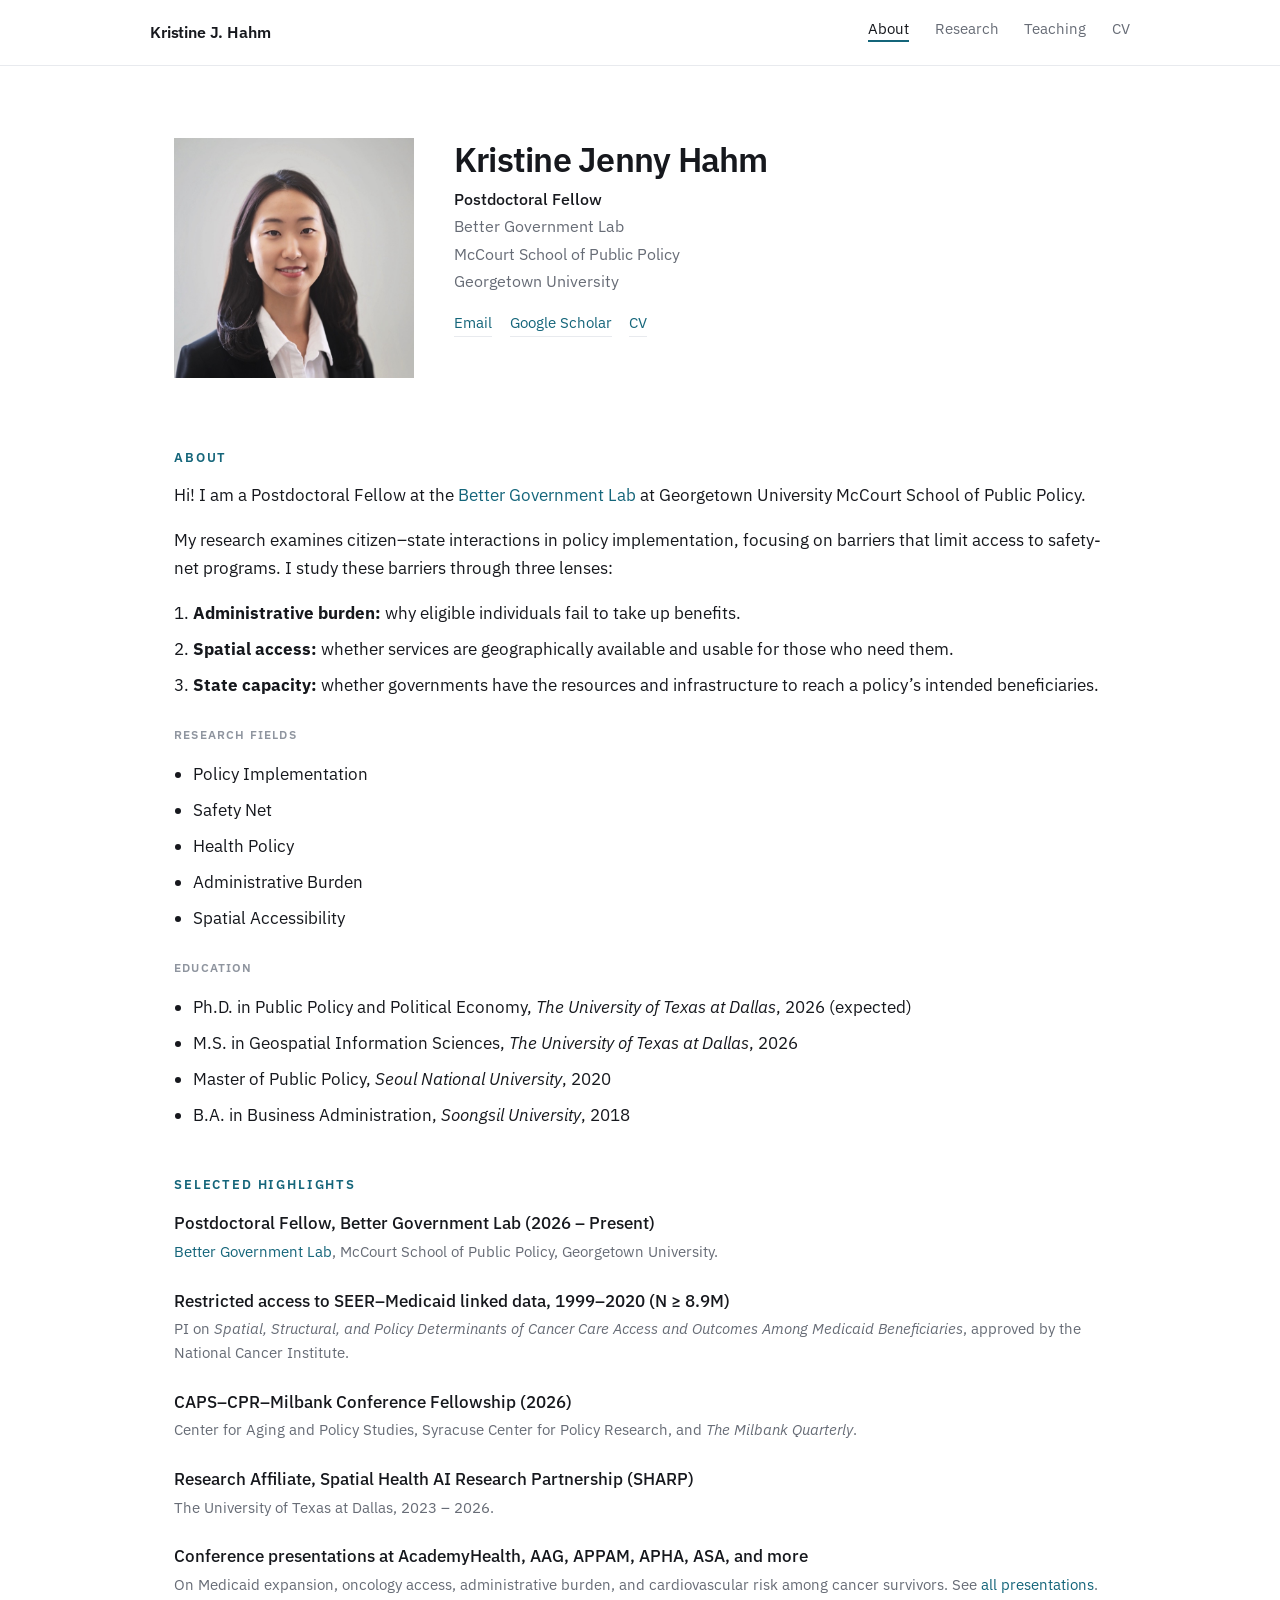
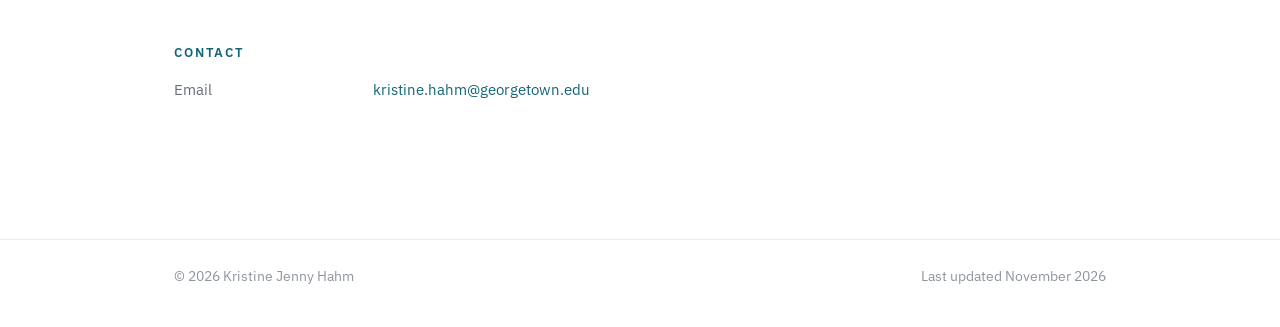
==== commit 603c29a2: "Add files via upload" ====
--- a/index.html
+++ b/index.html
@@ -52,11 +52,32 @@
     <section>
       <h2>About</h2>
       <p class="lead">
-        Hi! I&nbsp;am a Postdoctoral Fellow at the <a href="https://www.bettergovernmentlab.org/" target="_blank" rel="noopener">Better Government Lab</a> at Georgetown University McCourt School of Public Policy. I&nbsp;am also a Ph.D. candidate in Public Policy and Political Economy at the University of Texas at Dallas, where I&nbsp;also earned an M.S. in Geospatial Information Sciences. I&nbsp;hold a Master of Public Policy from Seoul National University. My research examines how administrative burden and geographic access jointly shape participation in safety-net programs and the receipt of health care among low-income populations.
+        Hi! I&nbsp;am a Postdoctoral Fellow at the <a href="https://www.bettergovernmentlab.org/" target="_blank" rel="noopener">Better Government Lab</a> at Georgetown University McCourt School of Public Policy.
       </p>
       <p>
-        My dissertation, <em>The Pathways to Cancer Care: Knowledge, Administrative Burden, and Medicaid Expansion</em>, links SEER cancer registry records with Medicaid administrative data to estimate how enrollment barriers and proximity to oncology care affect coverage continuity and survival, and how the Medicaid expansion under the ACA reshaped these relationships.
+        My research examines citizen&ndash;state interactions in policy implementation, focusing on barriers that limit access to safety-net programs. I&nbsp;study these barriers through three lenses:
       </p>
+      <ol class="lenses">
+        <li><strong>Administrative burden:</strong> why eligible individuals fail to take up benefits.</li>
+        <li><strong>Spatial access:</strong> whether services are geographically available and usable for those who need them.</li>
+        <li><strong>State capacity:</strong> whether governments have the resources and infrastructure to reach a policy&rsquo;s intended beneficiaries.</li>
+      </ol>
+      <h4>Research Fields</h4>
+      <ul class="fields">
+        <li>Policy Implementation</li>
+        <li>Safety Net</li>
+        <li>Health Policy</li>
+        <li>Administrative Burden</li>
+        <li>Spatial Accessibility</li>
+      </ul>
+
+      <h4>Education</h4>
+      <ul class="education">
+        <li>Ph.D. in Public Policy and Political Economy, <em>The University of Texas at Dallas</em>, 2026 (expected)</li>
+        <li>M.S. in Geospatial Information Sciences, <em>The University of Texas at Dallas</em>, 2026</li>
+        <li>Master of Public Policy, <em>Seoul National University</em>, 2020</li>
+        <li>B.A. in Business Administration, <em>Soongsil University</em>, 2018</li>
+      </ul>
     </section>
 
     <section>
--- a/css/style.css
+++ b/css/style.css
@@ -97,7 +97,7 @@
 
 p { margin: 0 0 1rem; max-width: var(--measure); text-wrap: pretty; }
 
-ul { padding-left: 1.2rem; }
+ul, ol { padding-left: 1.2rem; }
 li { margin-bottom: 0.5rem; }
 
 hr { border: 0; border-top: 1px solid var(--color-rule); margin: 2.4rem 0; }
